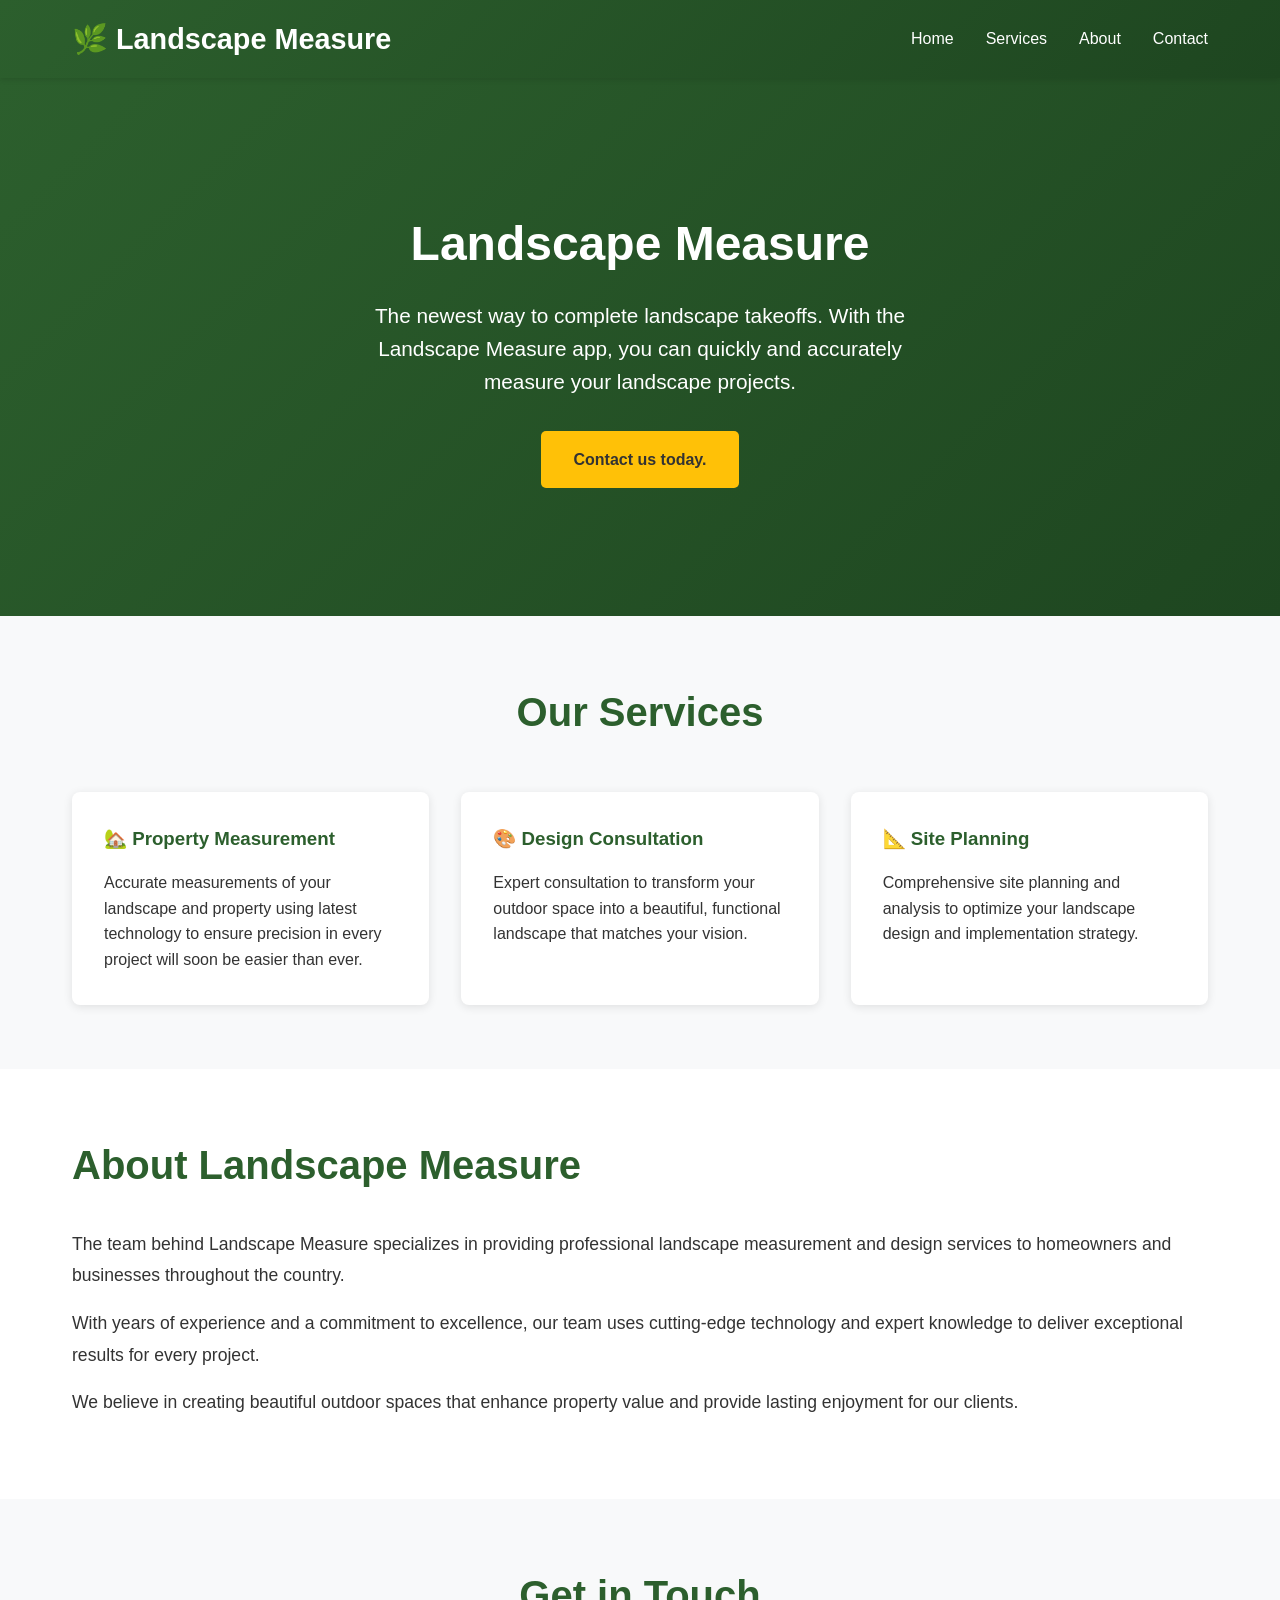
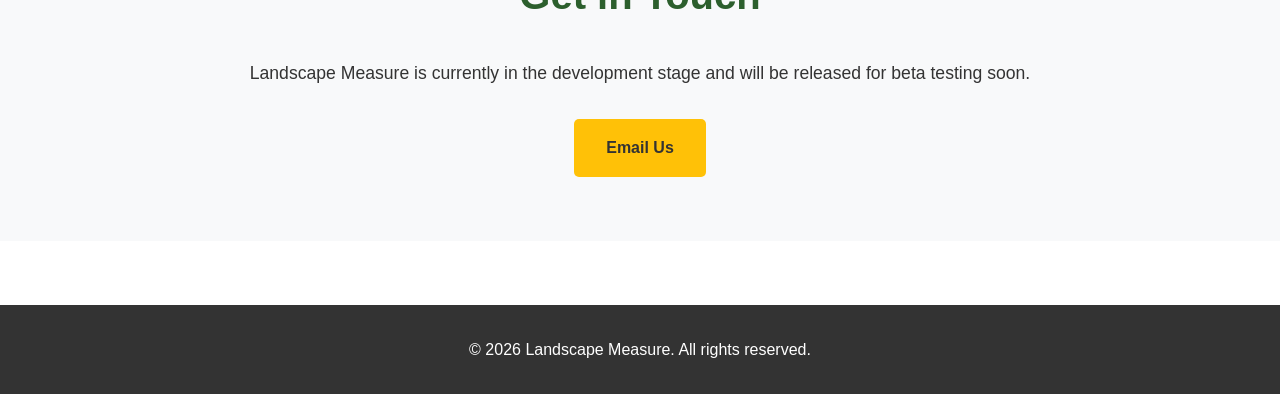
==== index.html @ 29cf80a7 "Add files via upload" ====
<!DOCTYPE html>
<html lang="en">
<head>
    <meta charset="UTF-8">
    <meta name="viewport" content="width=device-width, initial-scale=1.0">
    <title>Landscape Measure - Soon to be the newset way to provide landscape measurement services in one single app.</title>
    <style>
        * {
            margin: 0;
            padding: 0;
            box-sizing: border-box;
        }

        body {
            font-family: 'Segoe UI', Tahoma, Geneva, Verdana, sans-serif;
            line-height: 1.6;
            color: #333;
        }

        header {
            background: linear-gradient(135deg, #2c5f2d 0%, #1e4620 100%);
            color: white;
            padding: 1rem 0;
            position: sticky;
            top: 0;
            box-shadow: 0 2px 5px rgba(0,0,0,0.1);
        }

        nav {
            max-width: 1200px;
            margin: 0 auto;
            display: flex;
            justify-content: space-between;
            align-items: center;
            padding: 0 2rem;
        }

        .logo {
            font-size: 1.8rem;
            font-weight: bold;
        }

        nav ul {
            display: flex;
            list-style: none;
            gap: 2rem;
        }

        nav a {
            color: white;
            text-decoration: none;
            transition: opacity 0.3s;
        }

        nav a:hover {
            opacity: 0.8;
        }

        .hero {
            background: linear-gradient(135deg, #2c5f2d 0%, #1e4620 100%);
            color: white;
            padding: 8rem 2rem;
            text-align: center;
        }

        .hero h1 {
            font-size: 3rem;
            margin-bottom: 1rem;
        }

        .hero p {
            font-size: 1.3rem;
            margin-bottom: 2rem;
            max-width: 600px;
            margin-left: auto;
            margin-right: auto;
        }

        .cta-button {
            display: inline-block;
            background: #ffc107;
            color: #333;
            padding: 1rem 2rem;
            border-radius: 5px;
            text-decoration: none;
            font-weight: bold;
            transition: background 0.3s;
        }

        .cta-button:hover {
            background: #ffb300;
        }

        .container {
            max-width: 1200px;
            margin: 0 auto;
            padding: 0 2rem;
        }

        .services {
            padding: 4rem 0;
            background: #f8f9fa;
        }

        .services h2 {
            text-align: center;
            font-size: 2.5rem;
            margin-bottom: 3rem;
            color: #2c5f2d;
        }

        .service-grid {
            display: grid;
            grid-template-columns: repeat(auto-fit, minmax(300px, 1fr));
            gap: 2rem;
        }

        .service-card {
            background: white;
            padding: 2rem;
            border-radius: 8px;
            box-shadow: 0 2px 10px rgba(0,0,0,0.1);
            transition: transform 0.3s;
        }

        .service-card:hover {
            transform: translateY(-5px);
        }

        .service-card h3 {
            color: #2c5f2d;
            margin-bottom: 1rem;
        }

        .about {
            padding: 4rem 0;
        }

        .about h2 {
            font-size: 2.5rem;
            color: #2c5f2d;
            margin-bottom: 2rem;
        }

        .about p {
            font-size: 1.1rem;
            line-height: 1.8;
            margin-bottom: 1rem;
        }

        footer {
            background: #333;
            color: white;
            text-align: center;
            padding: 2rem 0;
            margin-top: 4rem;
        }

        footer p {
            margin: 0;
        }
    </style>
</head>
<body>
    <header>
        <nav>
            <div class="logo">🌿 Landscape Measure</div>
            <ul>
                <li><a href="#home">Home</a></li>
                <li><a href="#services">Services</a></li>
                <li><a href="#about">About</a></li>
                <li><a href="#contact">Contact</a></li>
            </ul>
        </nav>
    </header>

    <section class="hero" id="home">
        <h1>Landscape Measure</h1>
        <p>The newest way to complete landscape takeoffs. With the Landscape Measure app, you can quickly and accurately measure your landscape projects.</p>
        <a href="#contact" class="cta-button">Contact us today.</a>
    </section>

    <section class="services" id="services">
        <div class="container">
            <h2>Our Services</h2>
            <div class="service-grid">
                <div class="service-card">
                    <h3>🏡 Property Measurement</h3>
                    <p>Accurate measurements of your landscape and property using latest technology to ensure precision in every project will soon be easier than ever.</p>
                </div>
                <div class="service-card">
                    <h3>🎨 Design Consultation</h3>
                    <p>Expert consultation to transform your outdoor space into a beautiful, functional landscape that matches your vision.</p>
                </div>
                <div class="service-card">
                    <h3>📐 Site Planning</h3>
                    <p>Comprehensive site planning and analysis to optimize your landscape design and implementation strategy.</p>
                </div>
            </div>
        </div>
    </section>

    <section class="about" id="about">
        <div class="container">
            <h2>About Landscape Measure</h2>
            <p>The team behind Landscape Measure specializes in providing professional landscape measurement and design services to homeowners and businesses throughout the country.</p>
            <p>With years of experience and a commitment to excellence, our team uses cutting-edge technology and expert knowledge to deliver exceptional results for every project.</p>
            <p>We believe in creating beautiful outdoor spaces that enhance property value and provide lasting enjoyment for our clients.</p>
        </div>
    </section>

    <section id="contact" style="padding: 4rem 0; background: #f8f9fa;">
        <div class="container" style="text-align: center;">
            <h2 style="color: #2c5f2d; font-size: 2.5rem; margin-bottom: 2rem;">Get in Touch</h2>
            <p style="font-size: 1.1rem; margin-bottom: 2rem;">Landscape Measure is currently in the development stage and will be released for beta testing soon.</p>
            <a href="mailto:shannonmurphy.80s@gmail.com" class="cta-button">Email Us</a>
        </div>
    </section>

    <footer>
        <p>&copy; 2026 Landscape Measure. All rights reserved.</p>
    </footer>
</body>
</html>
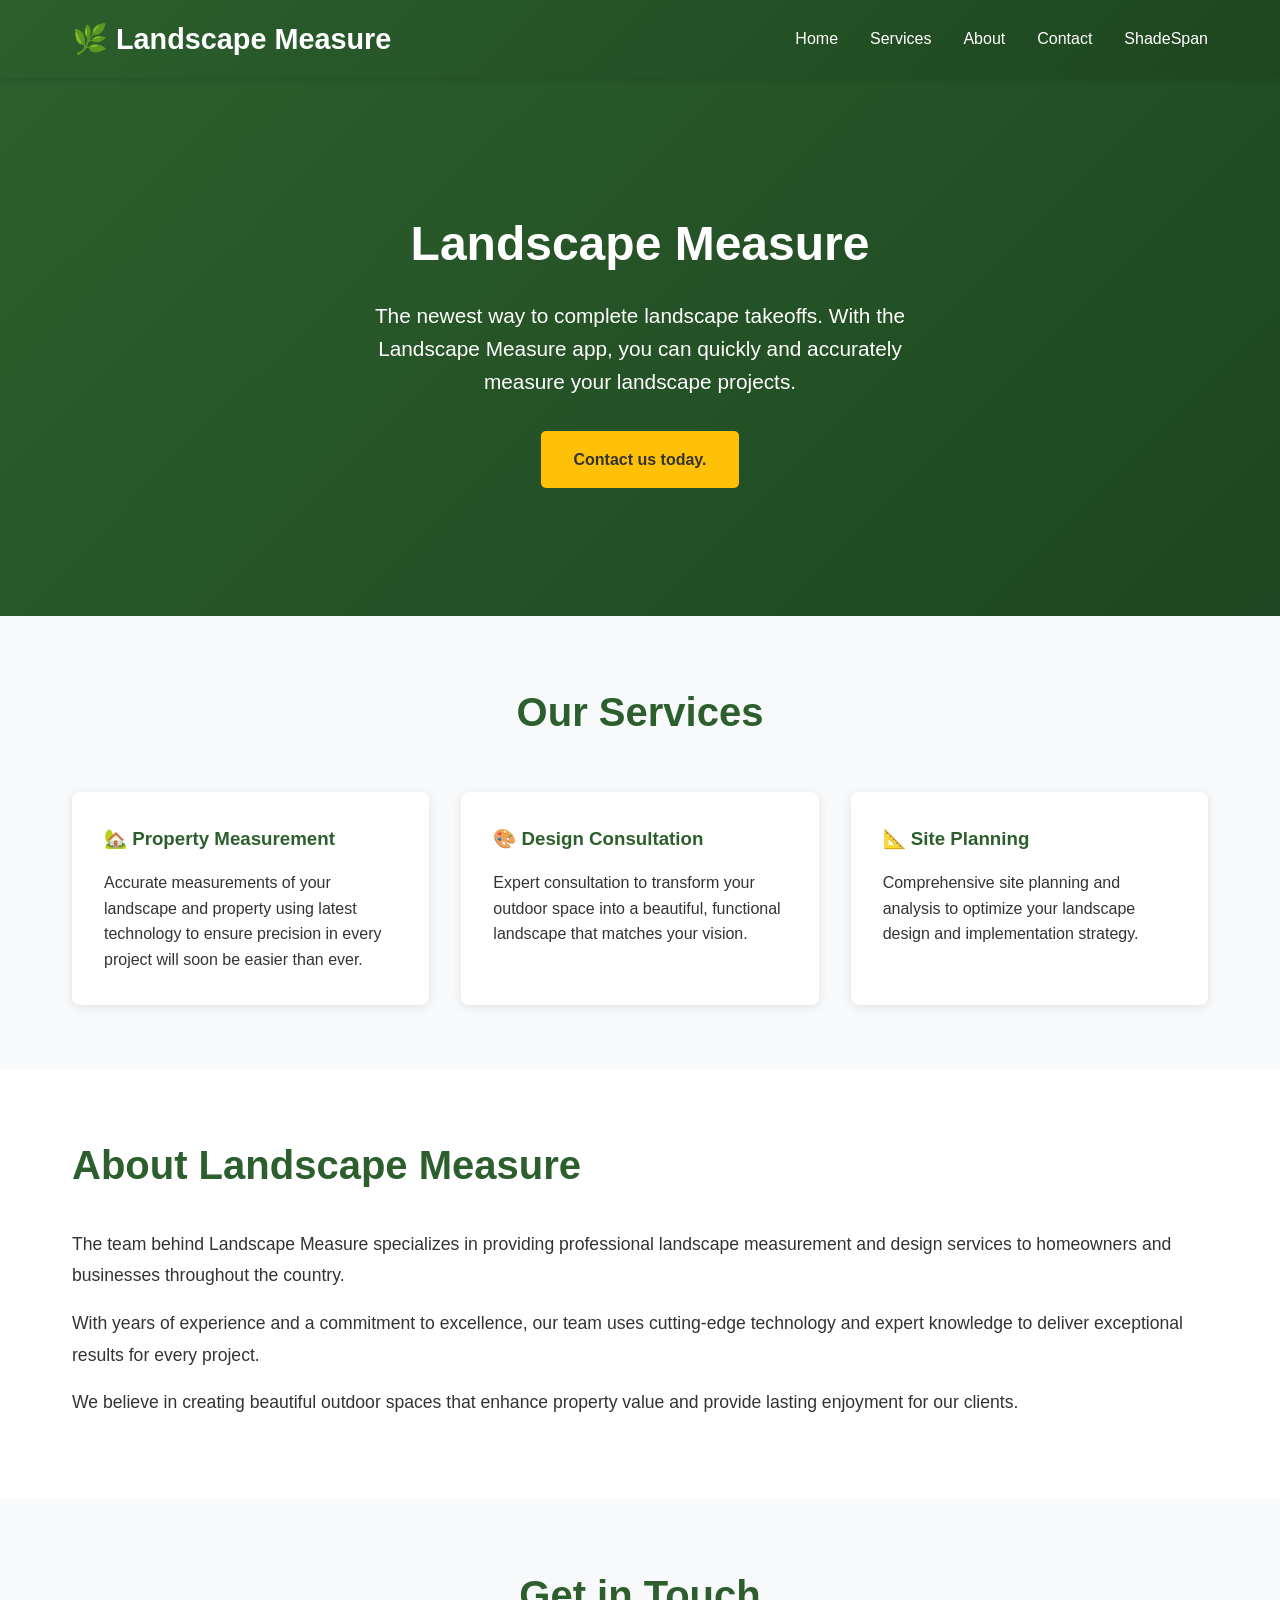
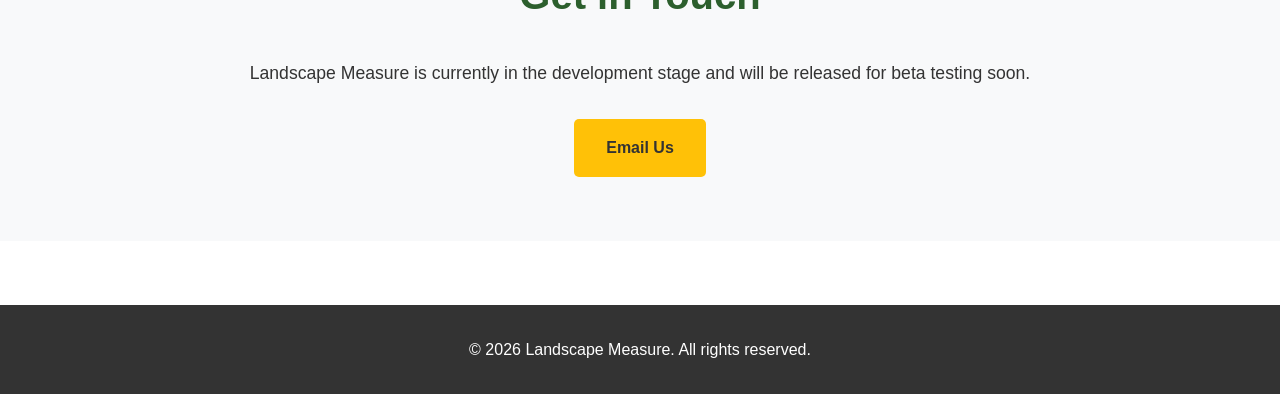
==== commit 053b8406: "Add link to ShadeSpan in navigation menu" ====
--- a/index.html
+++ b/index.html
@@ -170,6 +170,7 @@
                 <li><a href="#services">Services</a></li>
                 <li><a href="#about">About</a></li>
                 <li><a href="#contact">Contact</a></li>
+                <li><a href="shadespan.html">ShadeSpan</a></li> 
             </ul>
         </nav>
     </header>
@@ -221,4 +222,4 @@
         <p>&copy; 2026 Landscape Measure. All rights reserved.</p>
     </footer>
 </body>
-</html>+</html>
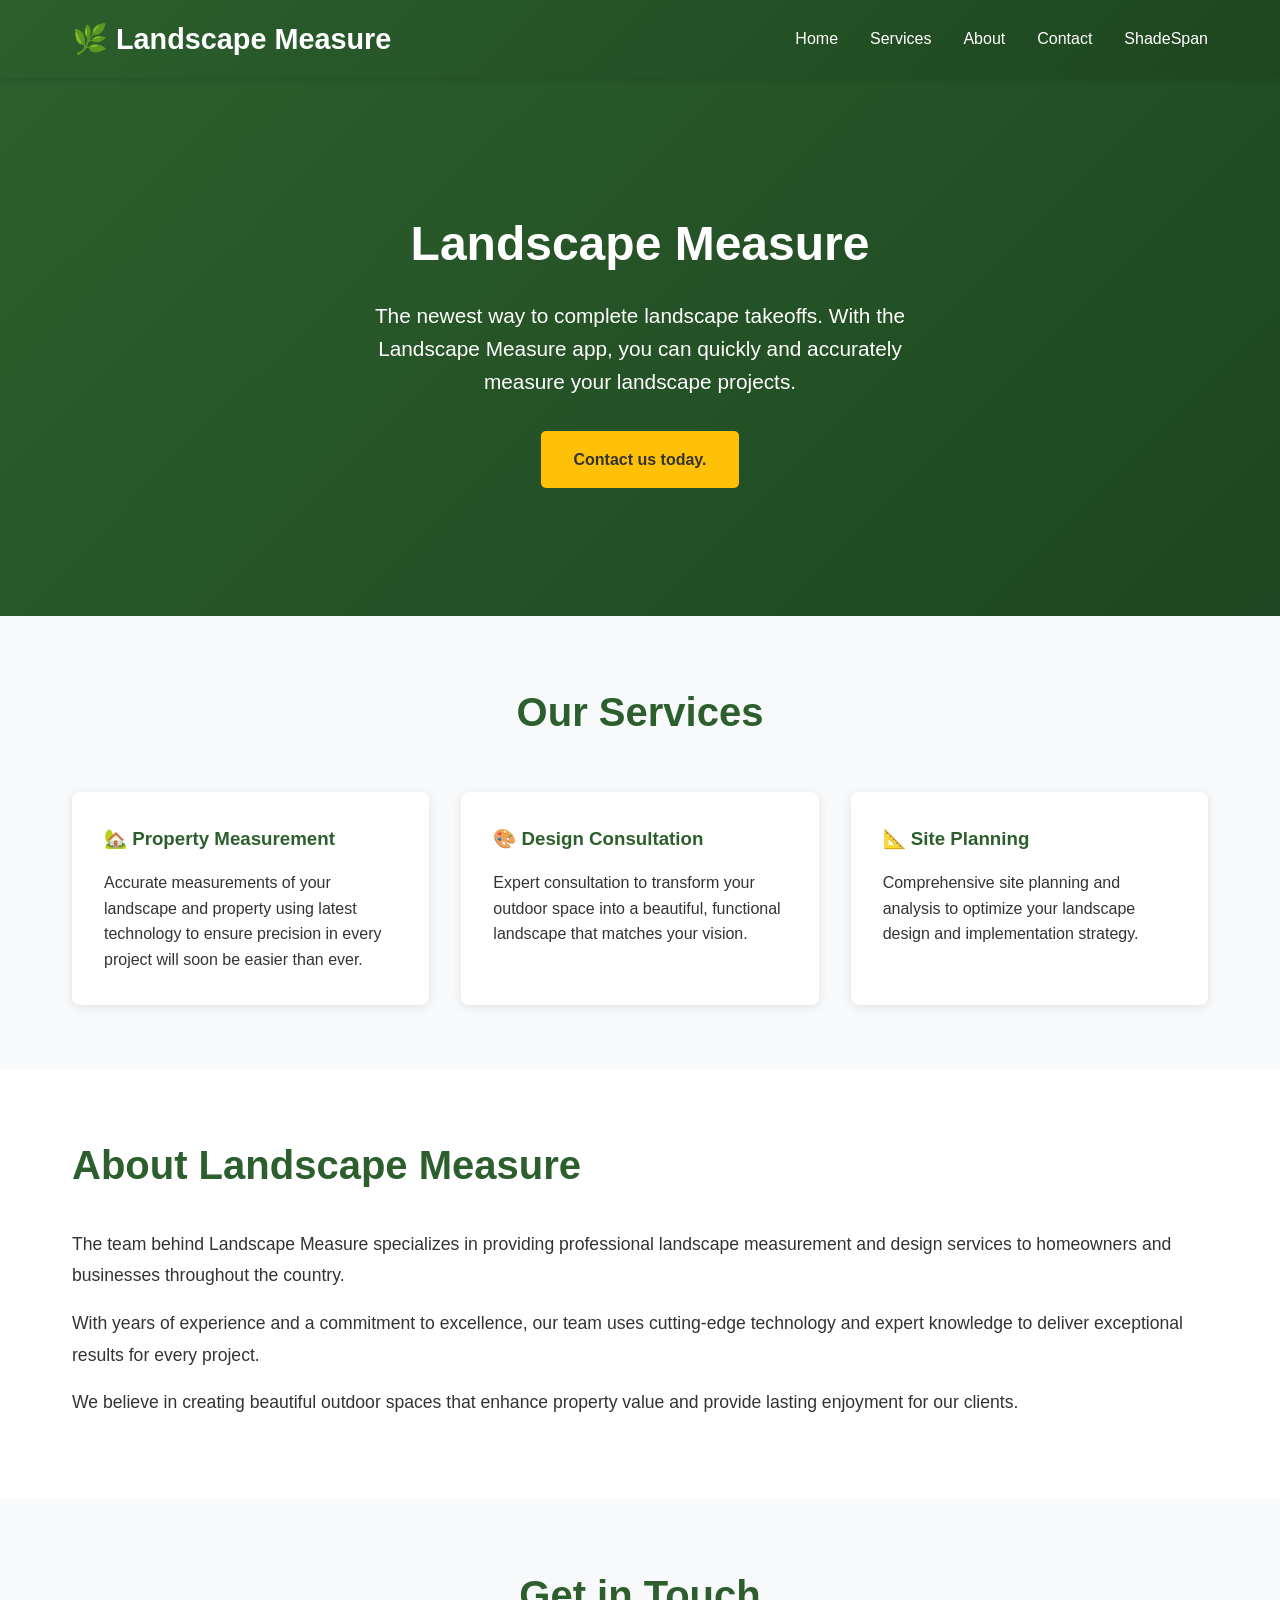
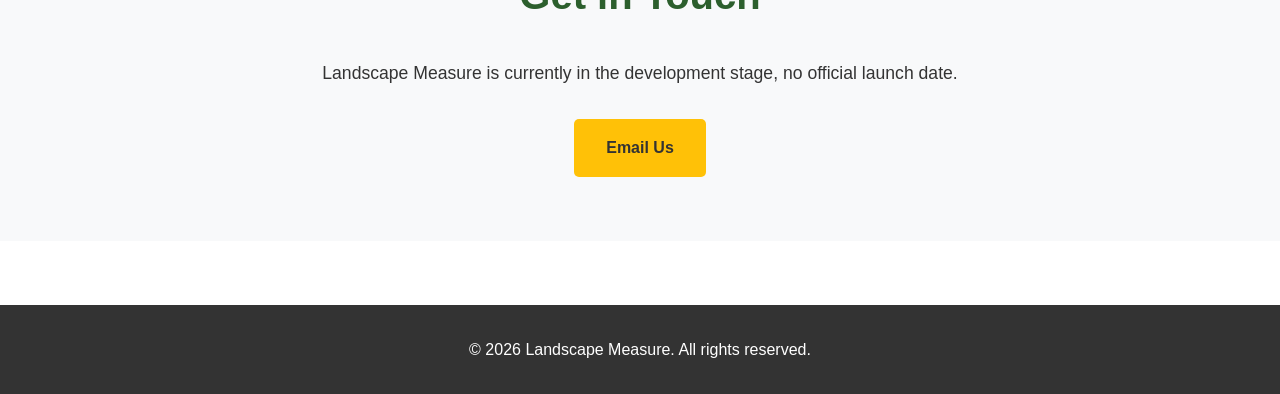
==== commit 72a0580c: "Update index.html" ====
--- a/index.html
+++ b/index.html
@@ -213,7 +213,7 @@
     <section id="contact" style="padding: 4rem 0; background: #f8f9fa;">
         <div class="container" style="text-align: center;">
             <h2 style="color: #2c5f2d; font-size: 2.5rem; margin-bottom: 2rem;">Get in Touch</h2>
-            <p style="font-size: 1.1rem; margin-bottom: 2rem;">Landscape Measure is currently in the development stage and will be released for beta testing soon.</p>
+            <p style="font-size: 1.1rem; margin-bottom: 2rem;">Landscape Measure is currently in the development stage, no official launch date.</p>
             <a href="mailto:shannonmurphy.80s@gmail.com" class="cta-button">Email Us</a>
         </div>
     </section>
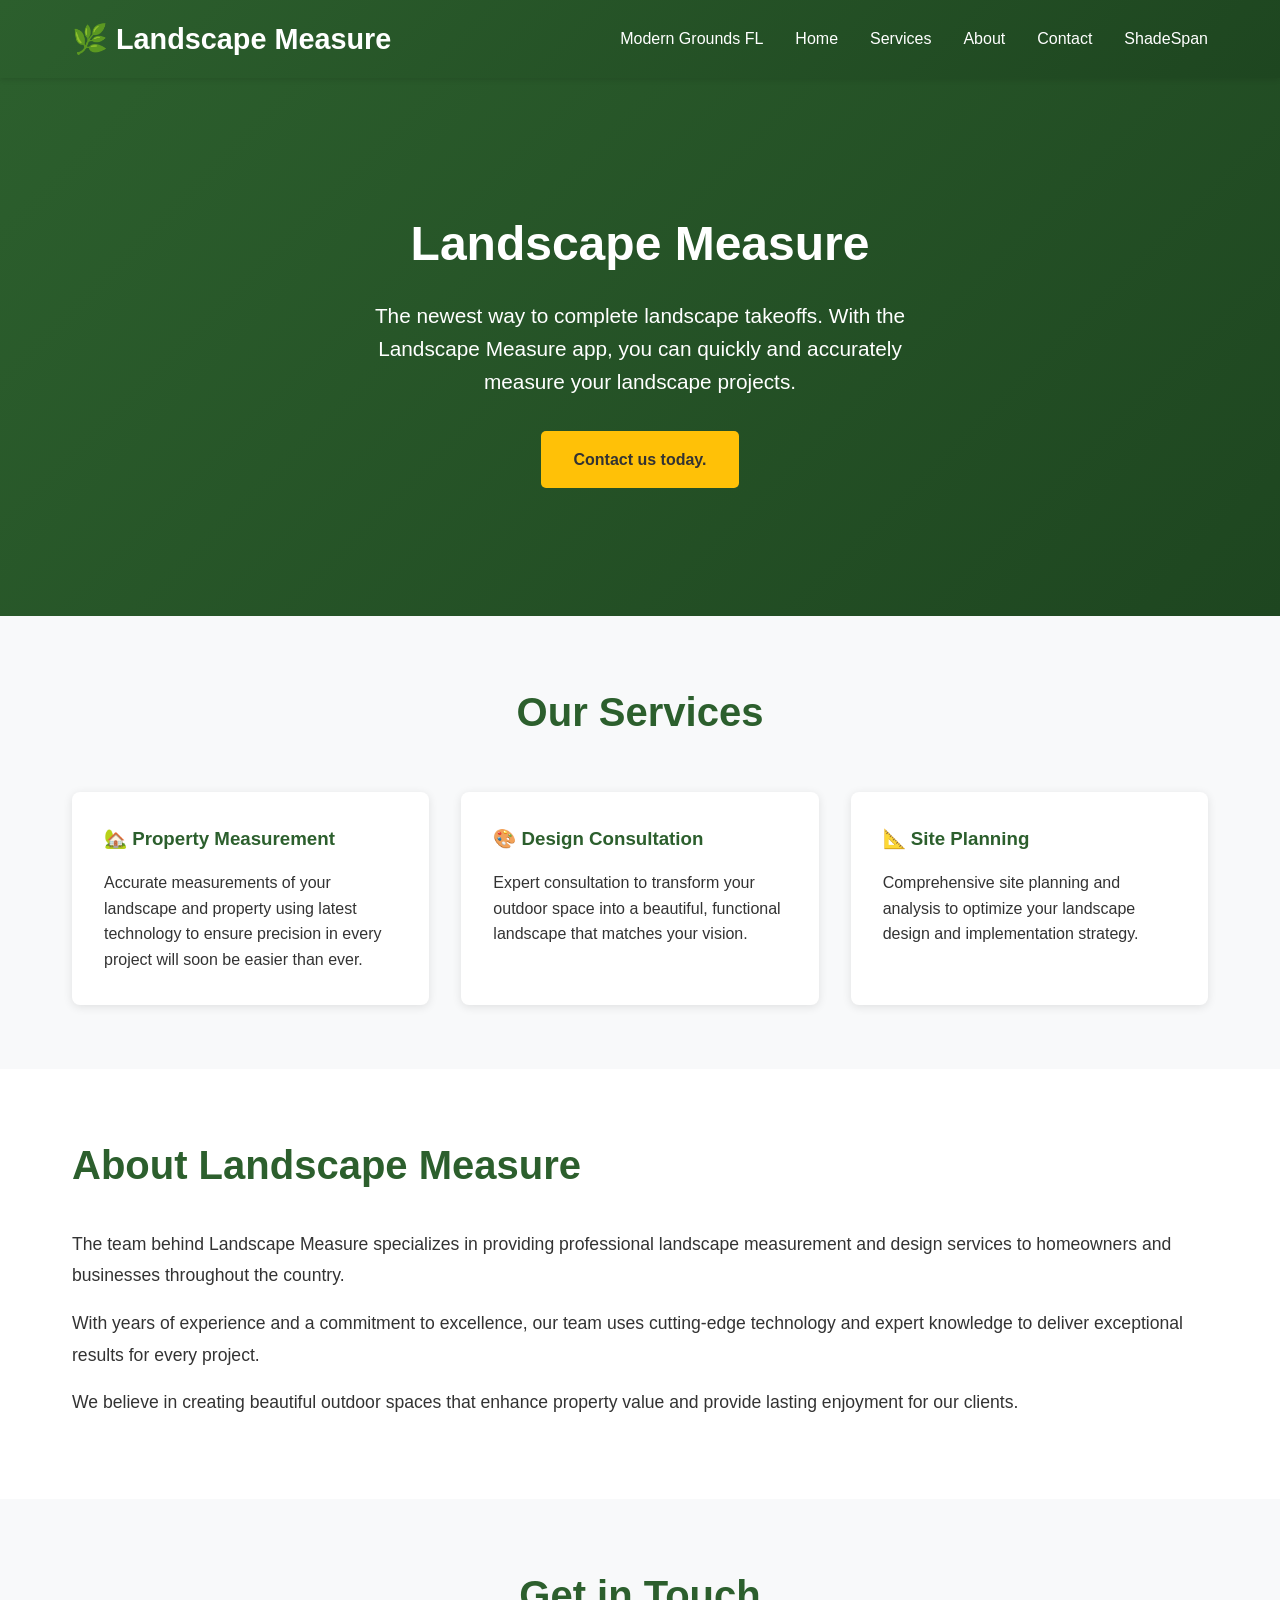
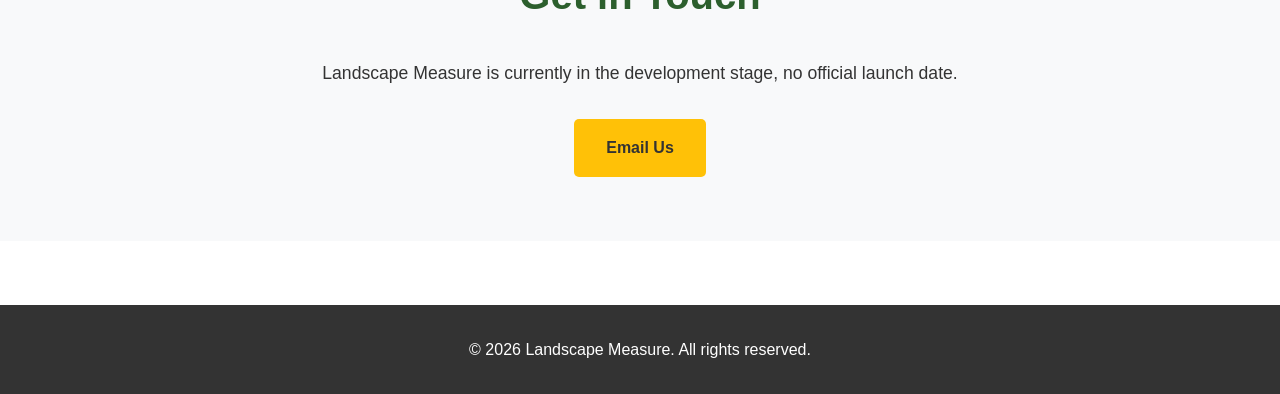
==== commit ae16bc39: "Add link to Modern Grounds FL in navigation" ====
--- a/index.html
+++ b/index.html
@@ -166,6 +166,7 @@
         <nav>
             <div class="logo">🌿 Landscape Measure</div>
             <ul>
+                <li><a href="www.moderngroundsfl.com">Modern Grounds FL</a></li>
                 <li><a href="#home">Home</a></li>
                 <li><a href="#services">Services</a></li>
                 <li><a href="#about">About</a></li>
